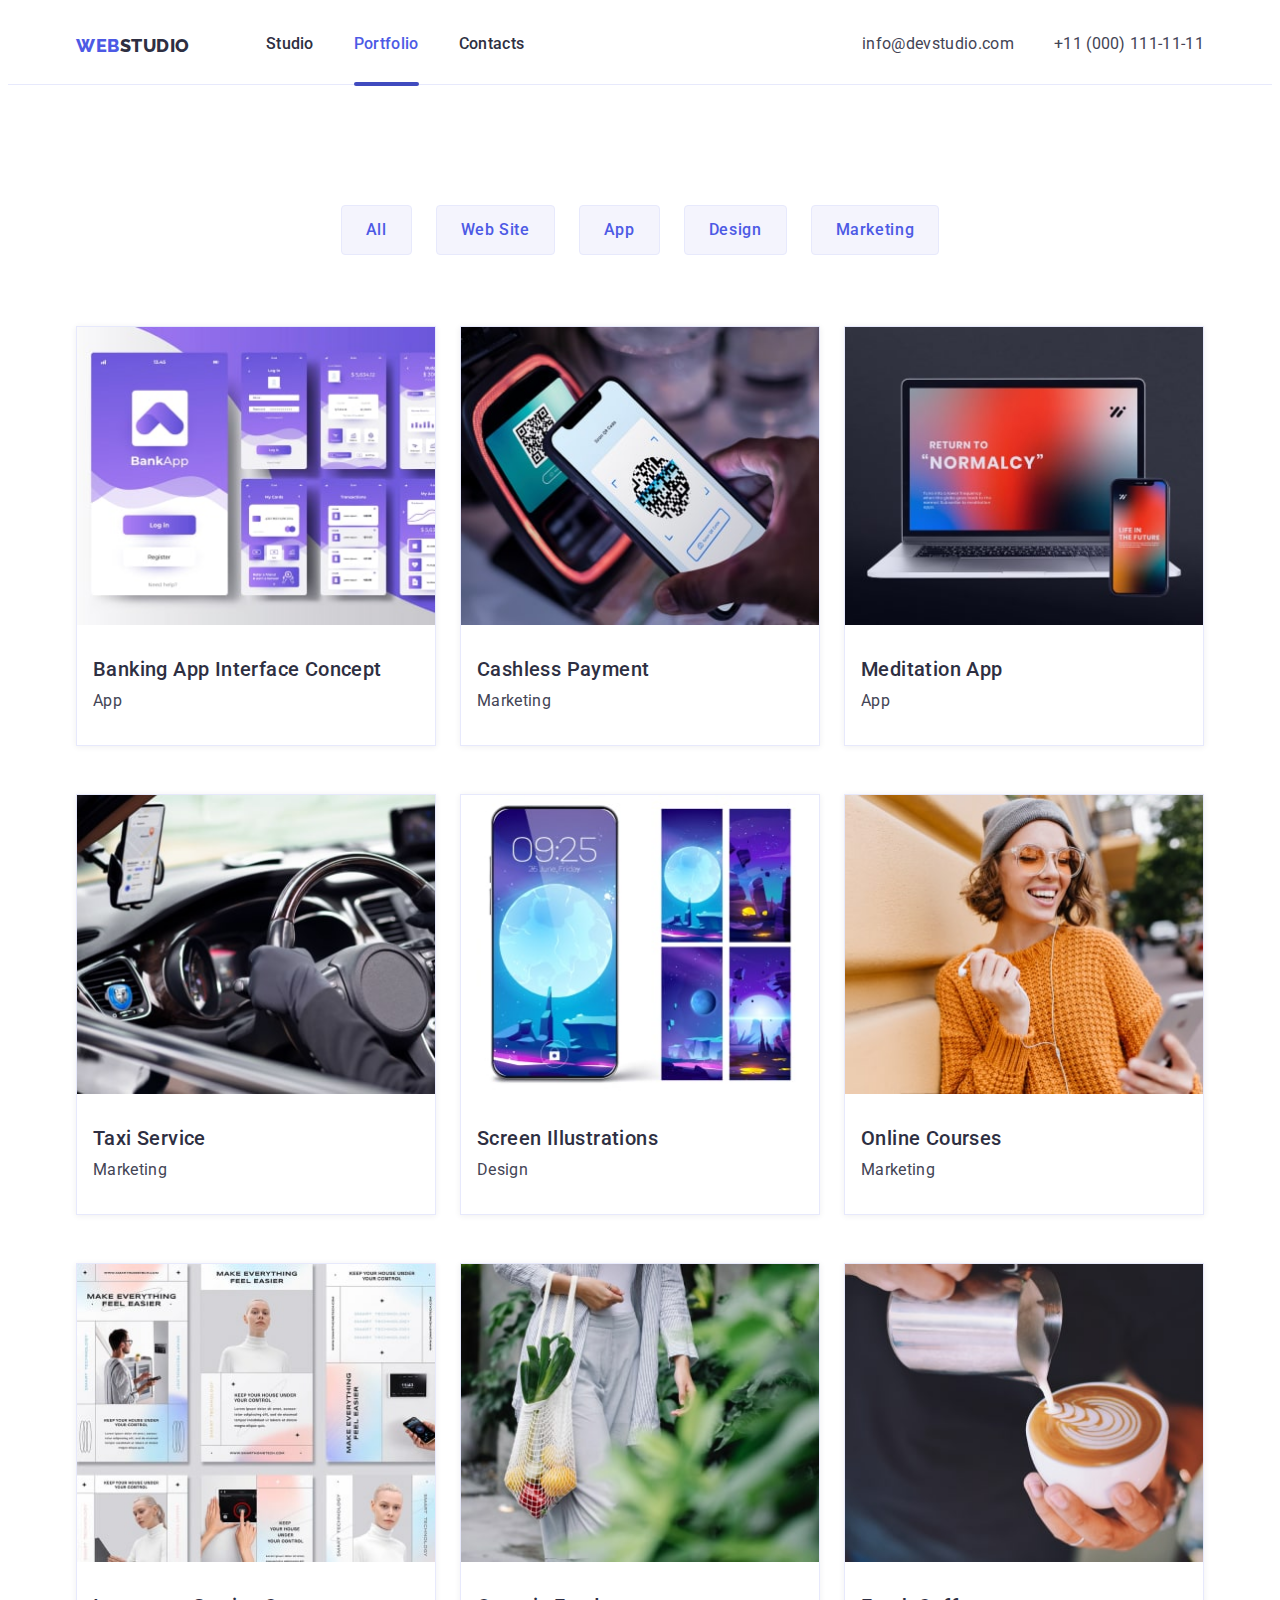
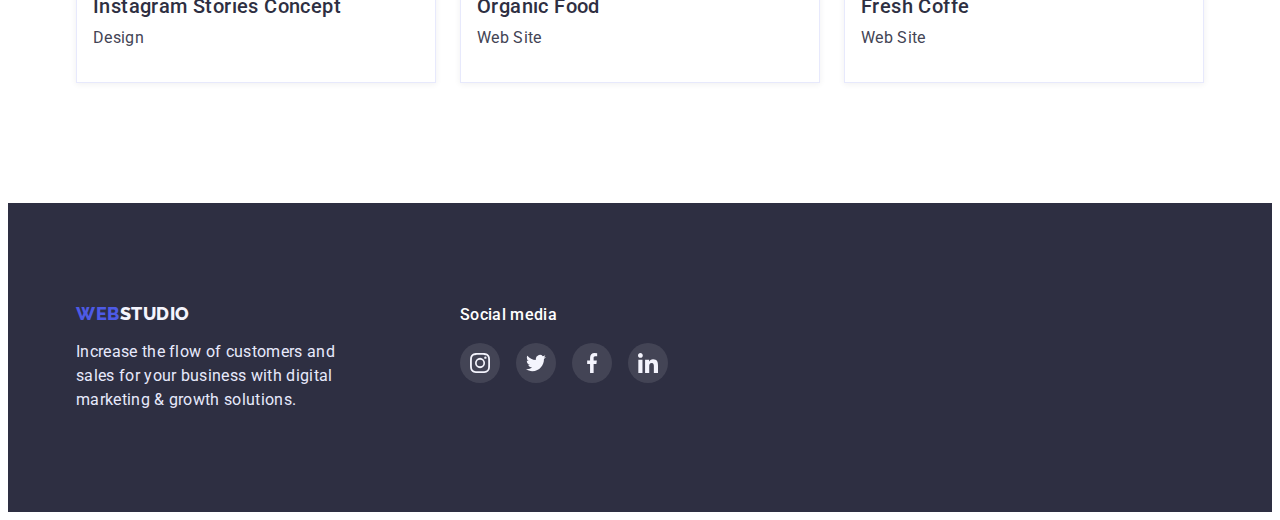
==== portfolio.html @ 8d4eebde "2" ====
<!DOCTYPE html>
<html lang="en">
  <head>
    <meta charset="UTF-8" />
    <meta http-equiv="X-UA-Compatible" content="IE=edge" />
    <meta name="viewport" content="width=device-width, initial-scale=1.0" />
    <title>Document</title>
    <link
      rel="stylesheet"
      href="https://cdnjs.cloudflare.com/ajax/libs/modern-normalize/1.1.0/modern-normalize.min.css"
      integrity="sha512-wpPYUAdjBVSE4KJnH1VR1HeZfpl1ub8YT/NKx4PuQ5NmX2tKuGu6U/JRp5y+Y8XG2tV+wKQpNHVUX03MfMFn9Q=="
      crossorigin="anonymous"
      referrerpolicy="no-referrer"
    />
    <link rel="stylesheet" href="./css/styles.css" />
    <link
      href="https://fonts.googleapis.com/css2?family=Raleway:wght@800&family=Roboto:wght@400;500;700;900&display=swap"
      rel="stylesheet"
    />
  </head>
  <body>
    <header class="page-header">
      <div class="container header-container">
        <nav class="main-nav">
          <a class="web-header link" href="./index.html"
            ><span class="accent">WEB</span>STUDIO</a
          >
          <ul class="site-nav">
            <li class="item list">
              <a class="header-item link" href="./index.html">Studio</a>
            </li>
            <li class="item list">
              <a class="header-item link current" href="./portfolio.html">Portfolio</a>
            </li>
            <li class="item list">
              <a class="header-item link" href="">Contacts</a>
            </li>
          </ul>
        </nav>
        <address>
          <ul class="address-nav">
            <li class="item list">
              <a class="mail link" href="mailto:info@devstudio.com"
                >info@devstudio.com</a
              >
            </li>
            <li class="item list">
              <a class="tel link" href="tel:+110001111111"
                >+11 (000) 111-11-11</a
              >
            </li>
          </ul>
        </address>
      </div>
    </header>
    <main>
      <section class="section">
        <div class="container">
          <h1 class="visually-hidden">buttons</h1>
          <ul class="buttons">
            <li class="list">
              <button class="button-portfolio" type="button">All</button>
            </li>
            <li class="list">
              <button class="button-portfolio" type="button">Web Site</button>
            </li>
            <li class="list">
              <button class="button-portfolio" type="button">App</button>
            </li>
            <li class="list">
              <button class="button-portfolio" type="button">Design</button>
            </li>
            <li class="list">
              <button class="button-portfolio" type="button">Marketing</button>
            </li>
          </ul>
          <h2 class="visually-hidden">Project card</h2>
          <ul class="project-card list">
            <li class="project-card-image">
              <a href="" class="project-card-link">
                <img
                  src="./images/bank.jpg"
                  alt="bank"
                  width="360"
                  height="300"
                />
                <div class="project-card-content">
                  <h3 class="suptitle">Banking App Interface Concept</h3>
                  <p class="subtitle">App</p>
                </div>
              </a>
            </li>
            <li class="project-card-image">
              <a class="project-card-link" href="">
                <img
                  src="./images/cash.jpg"
                  alt="bank"
                  width="360"
                  height="300"
                />
                <div class="project-card-content">
                  <h3 class="suptitle">Cashless Payment</h3>
                  <p class="subtitle">Marketing</p>
                </div>
              </a>
            </li>
            <li class="project-card-image">
              <a class="project-card-link" href=""
                ><img
                  src="./images/medi.jpg"
                  alt="medi"
                  width="360"
                  height="300"
                />
                <div class="project-card-content">
                  <h3 class="suptitle">Meditation App</h3>
                  <p class="subtitle">App</p>
                </div></a
              >
            </li>
            <li class="project-card-image">
              <a class="project-card-link" href="">
                <img
                  src="./images/taxi.jpg"
                  alt="taxi"
                  width="360"
                  height="300"
              /><div class="project-card-content">
                <h3 class="suptitle">Taxi Service</h3>
                <p class="subtitle">Marketing</p>
              </div></a>
              
            </li>
            <li class="project-card-image">
              <a class="project-card-link" href="">
                <img
                  src="./images/screen.jpg"
                  alt="screen"
                  width="360"
                  height="300"
                />
                <div class="project-card-content">
                  <h3 class="suptitle">Screen Illustrations</h3>
                  <p class="subtitle">Design</p>
                </div>
              </a>
            </li>
            <li class="project-card-image">
              <a class="project-card-link" href="">
                <img
                  src="./images/courses.jpg"
                  alt="courses"
                  width="360"
                  height="300"
                />
                <div class="project-card-content">
                  <h3 class="suptitle">Online Courses</h3>
                  <p class="subtitle">Marketing</p>
                </div></a
              >
            </li>
            <li class="project-card-image">
              <a class="project-card-link" href="">
                <img
                  src="./images/insta.jpg"
                  alt="insta"
                  width="360"
                  height="300"
                />
                <div class="project-card-content">
                  <h3 class="suptitle">Instagram Stories Concept</h3>
                  <p class="subtitle">Design</p>
                </div></a
              >
            </li>
            <li class="project-card-image">
              <a class="project-card-link" href="">
                <img
                  src="./images/food.jpg"
                  alt="food"
                  width="360"
                  height="300"
                />
                <div class="project-card-content">
                  <h3 class="suptitle">Organic Food</h3>
                  <p class="subtitle">Web Site</p>
                </div></a
              >
            </li>
            <li class="project-card-image">
              <a class="project-card-link" href="">
                <img
                  src="./images/coffee.jpg"
                  alt="coffee"
                  width="360"
                  height="300"
                />
                <div class="project-card-content">
                  <h3 class="suptitle">Fresh Coffe</h3>
                  <p class="subtitle">Web Site</p>
                </div></a
              >
            </li>
          </ul>
        </div>
      </section>
    </main>
    <footer class="footer">
      <div class="container">
        <div>
          <a class="web-footer link" href="./index.html"
            ><span class="accent">WEB</span>STUDIO</a
          >
          <p class="footer-text">
            Increase the flow of customers and sales for your business with
            digital marketing & growth solutions.
          </p>
        </div>
        <div class="social-media">
          <p class="social-media-text">Social media</p>
          <ul class="footer-soc-list list">
            <li class="footer-soc-item">
              <a href="" class="footer-soc-link link">
                <svg class="footer-soc-icon" width="20" height="20">
                  <use href="./images/icons.svg#icon-instagram"></use>
                </svg>
              </a>
            </li>
            <li class="footer-soc-item">
              <a href="" class="footer-soc-link link">
                <svg class="footer-soc-icon" width="20" height="20">
                  <use href="./images/icons.svg#icon-twitter"></use>
                </svg>
              </a>
            </li>
            <li class="footer-soc-item">
              <a href="" class="footer-soc-link link">
                <svg class="footer-soc-icon" width="20" height="20">
                  <use href="./images/icons.svg#icon-facebook"></use>
                </svg>
              </a>
            </li>
            <li class="footer-soc-item">
              <a href="" class="footer-soc-link link">
                <svg class="footer-soc-icon" width="20" height="20">
                  <use href="./images/icons.svg#icon-linkedin"></use>
                </svg>
              </a>
            </li>
          </ul>
        </div>
      </div>
    </footer>
  </body>
</html>
---- css/styles.css ----
.title {
  font-family: Raleway, sans-serif;
}
:root {
  --body-text-color: #2e2f42;
  --background-color: #2e2f42;
  --link-color: #404bbf;
  --subtitle-color: #434455;
  --accent-color: #4d5ae5;
}
*,
*::before,
*::after {
  box-sizing: border-box;
}

body {
  font-family: "Roboto", sans-serif;
  color: var(--body-text-color);
}
/*============================Utility============================*/
img {
  display: block;
  max-width: 100%;
  height: auto;
}
button {
  cursor: pointer;
}
.list {
  padding: 0;
  margin: 0;
  list-style: none;
}
.link {
  text-decoration: none;
  transition: ;
}
.link:hover,
.link:focus {
  color: var(--link-color);
}
.accent {
  color: #4d5ae5;
}

.container {
  width: 1158px;
  padding: 0 15px;
  margin: 0 auto;
}

h1,
h2,
h3,
h4,
h5,
p {
  margin: 0;
  margin-bottom: 0;
}
ul,
ol {
  margin-top: 0;
  margin-bottom: 0;
  padding-left: 0;
  padding-right: 0;
}

.visually-hidden {
  position: absolute;
  width: 1px;
  height: 1px;
  margin: -1px;
  border: 0;
  padding: 0;
  white-space: nowrap;
  clip-path: inset(100%);
  clip: rect(0 0 0 0);
  overflow: hidden;
}
.suptitle {
  padding-bottom: 8px;
  color: #2E2F42;
  font-family: "Roboto", sans-serif;
  font-weight: 500;
  font-size: 20px;
  line-height: 1.2;
  letter-spacing: 0.02em;
}

.subtitle {
  font-family: "Roboto", sans-serif;
  font-size: 16px;
  line-height: 1.5;
  letter-spacing: 0.02em;
  color: var(--subtitle-color);
}
.social-media-text {
  font-family: "Roboto";
  font-style: normal;
  font-weight: 500;
  font-size: 16px;
  line-height: 1.5;
  letter-spacing: 0.02em;
  color: #ffffff;
  text-align: left;
}

/*============================Header============================*/

.page-header {

  /* background-color: aqua; */
  border-bottom: 1px solid #e7e9fc;
}

.main-nav {
  display: flex;
  align-items: center;
}
.site-nav {
  display: flex;
}

.site-nav .item {
  display: block;
  margin-right: 40px;
  /* background-color: yellow; */
}
.site-nav .item:last-child {
  margin-right: 0;
}

.web-header {
  margin-right: 76px;
  /* background-color: greenyellow; */
  color: #2e2f42;

  font-family: "Raleway", sans-serif;
  font-style: normal;
  font-weight: 800;
  font-size: 18px;
  line-height: 1.33;
  align-items: center;
  letter-spacing: 0.03em;
  text-transform: uppercase;
}

.header-item {
  display: block;
  padding-top: 24px;
  padding-bottom: 28px;

  font-weight: 500;
  font-size: 16px;
  line-height: 1.5;
  letter-spacing: 0.02em;
  color: var(--body-text-color);
}
.header-item:hover,
.header-item:focus {
  color: var(--link-color);
}
.header-container {
  display: flex;
  justify-content: space-between;
}
.address-nav {
  display: flex;
  padding-top: 24px;
  padding-bottom: 24px;
}
.address-nav .item {
  display: flex;
  display: block;
}
.address-nav .item + .item {
  margin-left: 40px;
}
.current{
  position: relative;
  color: var(--accent-color);
}
.current::after{
  content: '';
  position: absolute;
  left: 0;
  bottom: -2px;
  width: 100%;
  height: 4px;
  border-radius: 2px;
  background-color:#404BBF;
}

.tel {
  /* background-color: red; */
  color: #434455;
  font-style: normal;
  font-size: 16px;
  line-height: 1.5;
  letter-spacing: 0.02em;
}
.mail {
  /* background-color: red; */
  color: #434455;

  font-style: normal;
  font-size: 16px;
  line-height: 1.5;
  letter-spacing: 0.02em;
}
.tel:hover,
.tel:focus {
  color: var(--link-color);
}
.mail:hover,
.mail:focus {
  color: var(--link-color);
}
/*============================Sections============================*/
.section {
  padding-bottom: 120px;
  padding-top: 120px;
  /* background-color: violet; */
}
.hero {
  background-color: var(--background-color);
  text-align: center;
  padding-top: 188px;
  padding-bottom: 188px;
}
.overlay {
  max-width: 1440px;
  height: 600px;
  margin-left: auto;
  margin-right: auto;
  background-image: linear-gradient(
      rgba(46, 47, 66, 0.7),
      rgba(46, 47, 66, 0.7)
    ),
    url(../images/people-office-1.jpg);
}

.hero-text {
  margin-left: auto;
  margin-right: auto;
  width: 496px;

  color: #ffffff;
  /* background-color: teal; */

  text-align: center;
  font-weight: 700;
  font-size: 56px;
  line-height: 1.07;
  letter-spacing: 0.02em;
}

.section-text {
  font-weight: 700;
  font-size: 36px;
  line-height: 1, 11;
  text-align: center;
  letter-spacing: 0.02em;
  text-transform: capitalize;
}
/*============================Features============================*/
.feature {
  /* background-color: yellow; */
  padding-top: 126px;
  padding-bottom: 126px;
}
.feature-list {
  display: flex;
  gap: 24px;
}
.feature-list .item {
  width: 1128px;
  /* background-color: aqua; */
}
.feature-item {
  display: block;
  width: 264px;
  height: 112px;
  border-radius: 4px;
  text-align: center;
  background-color: #f4f4fd;
}

.feature-icon {
  width: 64px;
  height: 64px;
  margin-top: 24px;
}

/*============================Doings============================*/
.doings {
  /* background-color: coral; */
  padding-bottom: 114px;
}
.doings-list {
  display: flex;
  gap: 24px;
  margin-top: 72px;
}


/*============================OurTeam============================*/
.our-team {
  background-color: #f4f4fd;
  padding-top: 120px;
}
.our-team-list {
  display: flex;
  flex-wrap: wrap;
  gap: 24px;
  margin-top: 72px;
}
.our-team-list .team-item {
  width: calc((100% - 72px) / 4);
  text-align: center;
}
.our-team-content {
  padding-top: 32px;
  padding-bottom: 32px;
  border: 1px solid #e7e9fc;
  background-color: #fff;
}

.team-item {
  background: #ffffff;
  box-shadow: 0px 1px 6px rgba(46, 47, 66, 0.08),
  0px 1px 1px rgba(46, 47, 66, 0.16), 0px 2px 1px rgba(46, 47, 66, 0.08);
  border-radius: 0px 0px 4px 4px;
}
.project-card {
  display: flex;
  flex-wrap: wrap;
  column-gap: 24px;
  row-gap: 48px;
  }

.project-card-content {

  padding-top: 32px;
  padding-bottom: 32px;
  padding-left: 16px;
  }

.project-card-image {
  width: calc((100% - 48px) / 3);
  background: #ffffff;
  border: 1px solid #e7e9fc;
  box-shadow: 0px 1px 6px rgba(46, 47, 66, 0.08);
  }
  
.project-card-link {
  text-decoration: none;
  display: block;
}

/* .project-card-link:hover,
.project-card-link:focus
{
  -webkit-box-shadow: 5px 5px 5px 0px rgba(0, 0, 0, 0.5);
  -moz-box-shadow: 5px 5px 5px 0px rgba(0, 0, 0, 0.5);
  box-shadow: 5px 5px 5px 0px rgba(0, 0, 0, 0.5);
} */
.project-card-link:hover,
.project-card-link:focus {
 border: 0.5px solid #F4F4FD;
 box-shadow: 0px 1px 6px rgba(46, 47, 66, 0.08), 0px 1px 1px rgba(46, 47, 66, 0.16), 0px 2px 1px rgba(46, 47, 66, 0.08);
}

.team-soc-list {
  display: flex;
  justify-content: center;
  gap: 24px;
  margin-top: 8px;
}
.team-soc-item {
  width: 40px;
  height: 40px;
}
.team-soc-link {
  width: 100%;
  height: 100%;
  background-color: #4d5ae5;
  fill: #f4f4fd;
  display: flex;
  align-items: center;
  justify-content: center;
  border-radius: 50%;

}
.team-soc-link:hover,
.team-soc-link:focus{
  background-color: #404bbf;
}

/*============================Customers============================*/
.customers {
  padding-top: 130px;
  padding-bottom: 120px;
}
.customers-list {
  display: flex;
  gap: 24px;
  margin-top: 72px;
}
.customers-item {
  width: calc((100% - 120px) / 6);
  height: 88px;
}
.customers-link {
  width: 100%;
  height: 100%;
  border: 1px solid #8e8f99;
  border-radius: 4px;
  display: flex;
  align-items: center;
  justify-content: center;
}
.customers-icon {
  width: 104px;
  height: 56px;
  fill: #8e8f99;
}

.customers-link:is(:hover, :focus) {
  border-color: #4d5ae5;
}

.customers-link:is(:hover, :focus) .customers-icon {
  fill: #4d5ae5;
}

/*============================Buttons============================*/
.button-index {
  cursor: pointer;
  border-radius: 4px;
  margin-top: 48px;
  padding: 16px 32px;
  border-color: #4d5ae5;

  color: #ffffff;
  background-color: #4d5ae5;

  font-family: inherit;
  font-size: 16px;
  font-weight: 500;
  line-height: 1.5;
  letter-spacing: 0.04em;
}
.button-index:hover,
.button-index:focus {
  color: #e7e9fc;
  background-color: #404bbf;
}
.button-portfolio {
  cursor: pointer;
  padding: 12px 24px;
  border: 1px solid #e7e9fc;
  border-radius: 4px;
  color: #4d5ae5;
  background-color: #f4f4fd;

  font-family: inherit;
  font-size: 16px;
  font-weight: 500;
  line-height: 1.5;
  letter-spacing: 0.04em;
  text-align: center;
}
.button-portfolio:hover {
  color: #e7e9fc;
  background-color: #4d5ae5;
  border: 1px solid #4d5ae5;
  box-shadow: 0px 3px 1px rgba(0, 0, 0, 0.1), 0px 2px 1px rgba(0, 0, 0, 0.08), 0px 2px 2px rgba(0, 0, 0, 0.12);
}
.button-portfolio:focus {
  color: #e7e9fc;
  background-color: #4d5ae5;
  border: 1px solid #4d5ae5;
  box-shadow: 0px 3px 1px rgba(0, 0, 0, 0.1), 0px 2px 1px rgba(0, 0, 0, 0.08), 0px 2px 2px rgba(0, 0, 0, 0.12);
  }
.buttons {
  display: flex;
  justify-content: center;
  gap: 24px;
  margin-bottom: 71px;
}
/*============================Footer============================*/
.footer {
  background-color: var(--background-color);
  padding-top: 100px;
  padding-bottom: 100px;
}
.footer .container{
  display: flex;
  column-gap: 120px;
}
.web-footer {

  color: #f4f4fd;

  font-family: "Raleway", sans-serif;
  font-style: normal;
  font-weight: 800;
  font-size: 18px;
  line-height: 1.17;
  display: flex;
  align-items: center;
  letter-spacing: 0.03em;
  text-transform: uppercase;
  /* flex-wrap: wrap; */
}
.footer-text {
  flex-wrap: wrap;
  width: 264px;
  margin-top: 16px;

  color: #e7e9fc;

  font-size: 16px;
  line-height: 1.5;
  letter-spacing: 0.02em;
}

.social-media-text {
  margin-bottom: 16px;
  font-family: "Roboto", sans-serif;
  font-style: normal;
  font-weight: 500;
  font-size: 16px;
  line-height: 1.5;
  letter-spacing: 0.02em;
  color: #ffffff;
}
.footer-soc-list {
  display: flex;
  gap: 16px;
}
.footer-soc-item {
  width: 40px;
  height: 40px;
}
.footer-soc-link {
  width: 100%;
  height: 100%;
  background-color: rgba(255, 255, 255, 0.1);
  fill: #f4f4fd;
  display: flex;
  align-items: center;
  justify-content: center;
  border-radius: 50%;
}
.footer-soc-item :hover,
.footer-soc-item :focus{
  background-color: #31d0aa;
}
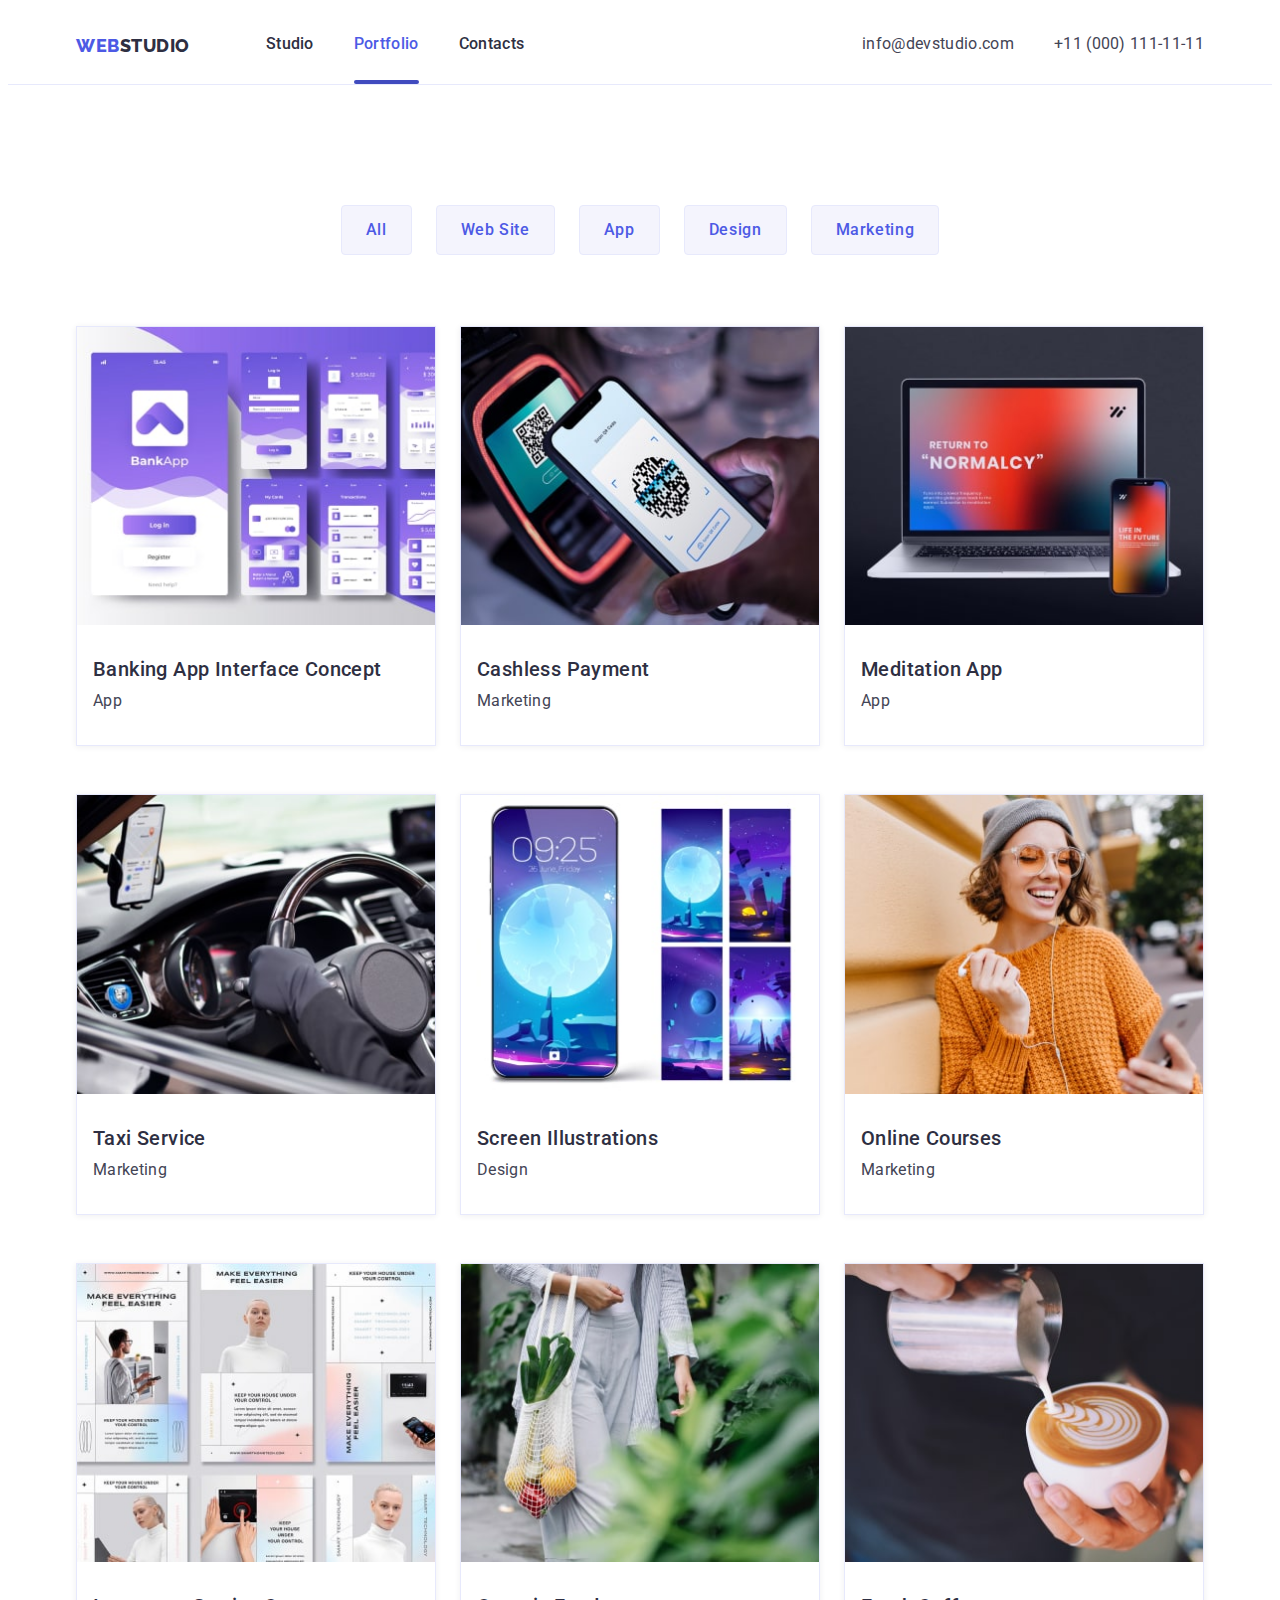
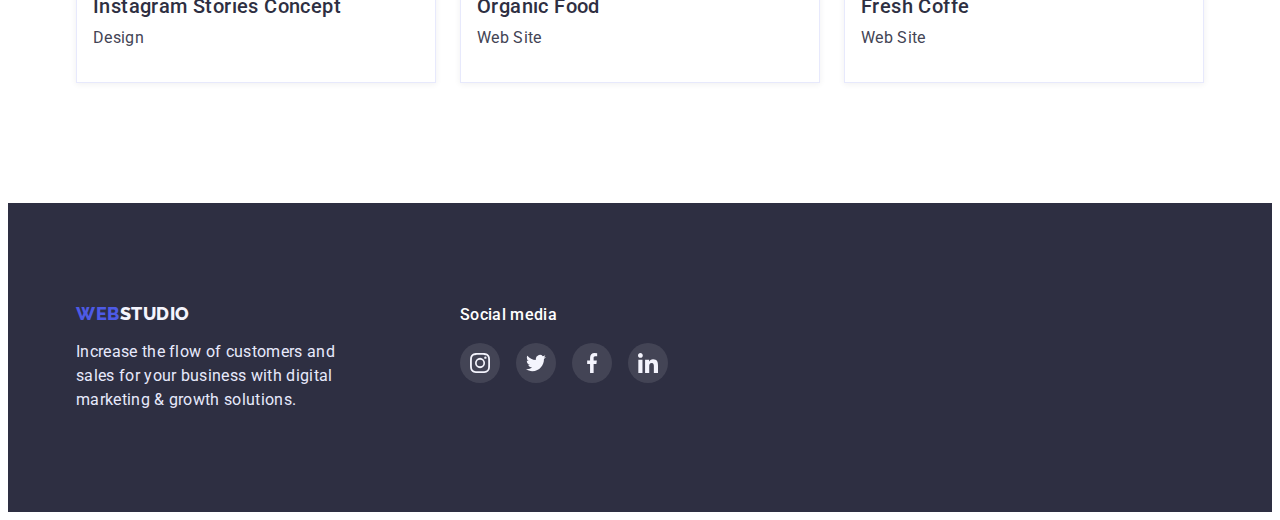
==== commit 2bb5b01f: "3" ====
--- a/portfolio.html
+++ b/portfolio.html
@@ -77,14 +77,16 @@
           <h2 class="visually-hidden">Project card</h2>
           <ul class="project-card list">
             <li class="project-card-image">
-              <a href="" class="project-card-link">
+              <div class="project-card-overlay"><a href="" class="project-card-link">
                 <img
                   src="./images/bank.jpg"
                   alt="bank"
                   width="360"
                   height="300"
                 />
-                <div class="project-card-content">
+                <p class="project-card-text">Lorem ipsum dolor sit amet consectetur, adipisicing elit. Ut repudiandae sapiente aut distinctio doloremque, dolor reprehenderit? Sunt similique neque quae libero animi dolores nobis! Exercitationem perferendis necessitatibus quibusdam esse rem?</p>
+              </div>
+              <div class="project-card-content">
                   <h3 class="suptitle">Banking App Interface Concept</h3>
                   <p class="subtitle">App</p>
                 </div>
--- a/css/styles.css
+++ b/css/styles.css
@@ -34,12 +34,8 @@
 }
 .link {
   text-decoration: none;
-  transition: ;
-}
-.link:hover,
-.link:focus {
-  color: var(--link-color);
-}
+  }
+
 .accent {
   color: #4d5ae5;
 }
@@ -136,7 +132,7 @@
   margin-right: 76px;
   /* background-color: greenyellow; */
   color: #2e2f42;
-
+  transition: color 250ms cubic-bezier(0.4, 0, 0.2, 1);
   font-family: "Raleway", sans-serif;
   font-style: normal;
   font-weight: 800;
@@ -157,6 +153,7 @@
   line-height: 1.5;
   letter-spacing: 0.02em;
   color: var(--body-text-color);
+  transition: color 250ms cubic-bezier(0.4, 0, 0.2, 1);
 }
 .header-item:hover,
 .header-item:focus {
@@ -186,7 +183,7 @@
   content: '';
   position: absolute;
   left: 0;
-  bottom: -2px;
+  bottom: 0;
   width: 100%;
   height: 4px;
   border-radius: 2px;
@@ -200,15 +197,16 @@
   font-size: 16px;
   line-height: 1.5;
   letter-spacing: 0.02em;
+  transition: color 250ms cubic-bezier(0.4, 0, 0.2, 1);
 }
 .mail {
   /* background-color: red; */
   color: #434455;
-
   font-style: normal;
   font-size: 16px;
   line-height: 1.5;
   letter-spacing: 0.02em;
+  transition: color 250ms cubic-bezier(0.4, 0, 0.2, 1);
 }
 .tel:hover,
 .tel:focus {
@@ -353,26 +351,42 @@
   background: #ffffff;
   border: 1px solid #e7e9fc;
   box-shadow: 0px 1px 6px rgba(46, 47, 66, 0.08);
+  position: relative;
   }
   
+.project-card-image:hover .project-card-text{
+  transform: translateY(0%);
+}
+
 .project-card-link {
   text-decoration: none;
   display: block;
-}
-
-/* .project-card-link:hover,
-.project-card-link:focus
-{
-  -webkit-box-shadow: 5px 5px 5px 0px rgba(0, 0, 0, 0.5);
-  -moz-box-shadow: 5px 5px 5px 0px rgba(0, 0, 0, 0.5);
-  box-shadow: 5px 5px 5px 0px rgba(0, 0, 0, 0.5);
-} */
+  transition: border 250ms cubic-bezier(0.4, 0, 0.2, 1);
+  transition: box-shadow 250ms cubic-bezier(0.4, 0, 0.2, 1);
+}
+
 .project-card-link:hover,
 .project-card-link:focus {
  border: 0.5px solid #F4F4FD;
  box-shadow: 0px 1px 6px rgba(46, 47, 66, 0.08), 0px 1px 1px rgba(46, 47, 66, 0.16), 0px 2px 1px rgba(46, 47, 66, 0.08);
 }
-
+.project-card-text{
+position: absolute;
+top: 0;
+font-style: 18px;
+line-height: 1.5;
+color: #2E2F42;
+background-color: rgba(0, 38, 255, 0.5);
+padding: 40px;
+height: 100%;
+transform: translateY(100%);
+transition: transform 250ms cubic-bezier(0.4, 0, 0.2, 1); ;
+
+}
+.project-card-overlay{
+  position: relative;
+  overflow: hidden;
+}
 .team-soc-list {
   display: flex;
   justify-content: center;
@@ -392,7 +406,7 @@
   align-items: center;
   justify-content: center;
   border-radius: 50%;
-
+  transition: background-color 250ms cubic-bezier(0.4, 0, 0.2, 1);
 }
 .team-soc-link:hover,
 .team-soc-link:focus{
@@ -421,11 +435,14 @@
   display: flex;
   align-items: center;
   justify-content: center;
+  transition: fill 250ms cubic-bezier(0.4, 0, 0.2, 1);
+  transition: border-color 250ms cubic-bezier(0.4, 0, 0.2, 1);
 }
 .customers-icon {
   width: 104px;
   height: 56px;
   fill: #8e8f99;
+  transition: fill 250ms cubic-bezier(0.4, 0, 0.2, 1);
 }
 
 .customers-link:is(:hover, :focus) {
@@ -443,15 +460,15 @@
   margin-top: 48px;
   padding: 16px 32px;
   border-color: #4d5ae5;
-
   color: #ffffff;
   background-color: #4d5ae5;
-
   font-family: inherit;
   font-size: 16px;
   font-weight: 500;
   line-height: 1.5;
   letter-spacing: 0.04em;
+  transition: background-color 250ms cubic-bezier(0.4, 0, 0.2, 1);
+  transition: color 250ms cubic-bezier(0.4, 0, 0.2, 1);
 }
 .button-index:hover,
 .button-index:focus {
@@ -465,13 +482,16 @@
   border-radius: 4px;
   color: #4d5ae5;
   background-color: #f4f4fd;
-
   font-family: inherit;
   font-size: 16px;
   font-weight: 500;
   line-height: 1.5;
   letter-spacing: 0.04em;
   text-align: center;
+  transition: background-color 250ms cubic-bezier(0.4, 0, 0.2, 1);
+  transition: color 250ms cubic-bezier(0.4, 0, 0.2, 1);
+  transition: box-shadow 250ms cubic-bezier(0.4, 0, 0.2, 1);
+  transition: border 250ms cubic-bezier(0.4, 0, 0.2, 1);
 }
 .button-portfolio:hover {
   color: #e7e9fc;
@@ -520,9 +540,7 @@
   flex-wrap: wrap;
   width: 264px;
   margin-top: 16px;
-
   color: #e7e9fc;
-
   font-size: 16px;
   line-height: 1.5;
   letter-spacing: 0.02em;
@@ -545,7 +563,9 @@
 .footer-soc-item {
   width: 40px;
   height: 40px;
-}
+  border-radius: 50%;
+  transition: background-color 250ms cubic-bezier(0.4, 0, 0.2, 1);
+  }
 .footer-soc-link {
   width: 100%;
   height: 100%;
@@ -555,8 +575,8 @@
   align-items: center;
   justify-content: center;
   border-radius: 50%;
-}
-.footer-soc-item :hover,
-.footer-soc-item :focus{
+ }
+.footer-soc-item:hover,
+.footer-soc-item:focus{
   background-color: #31d0aa;
 }
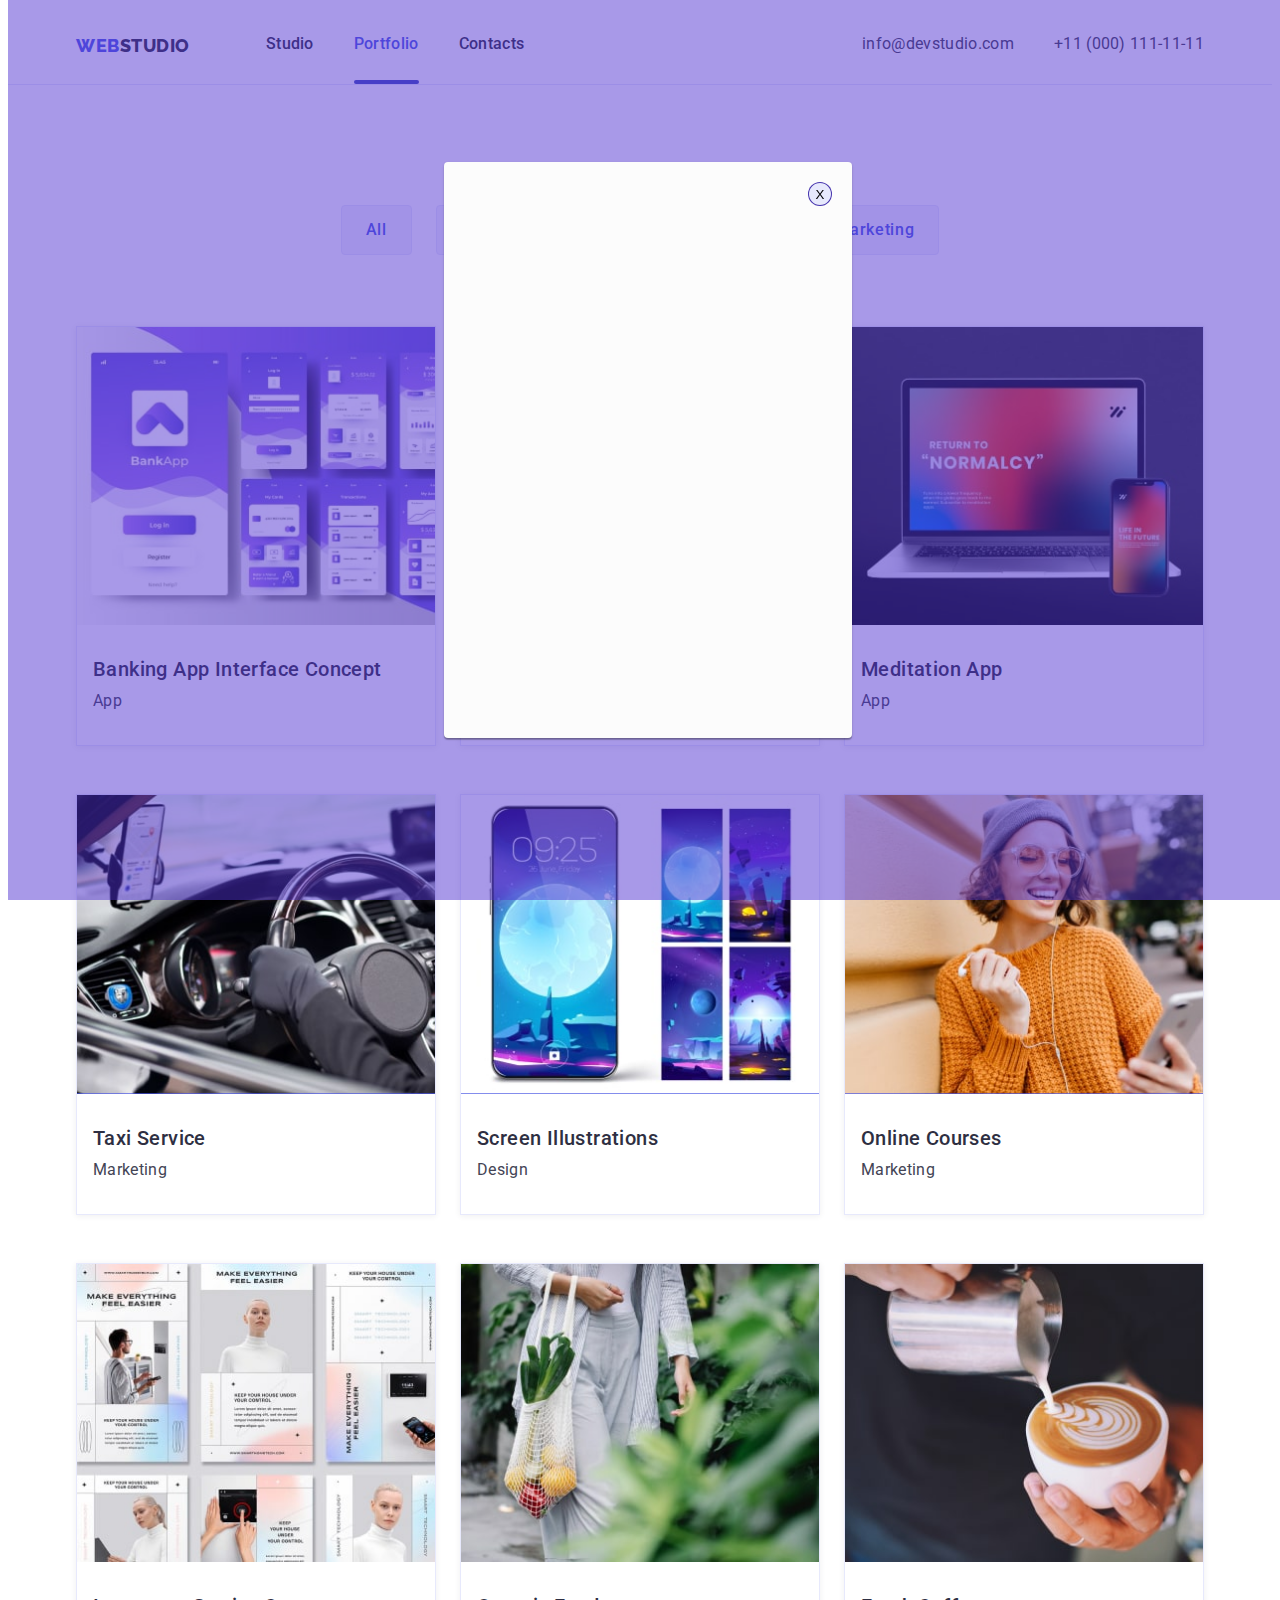
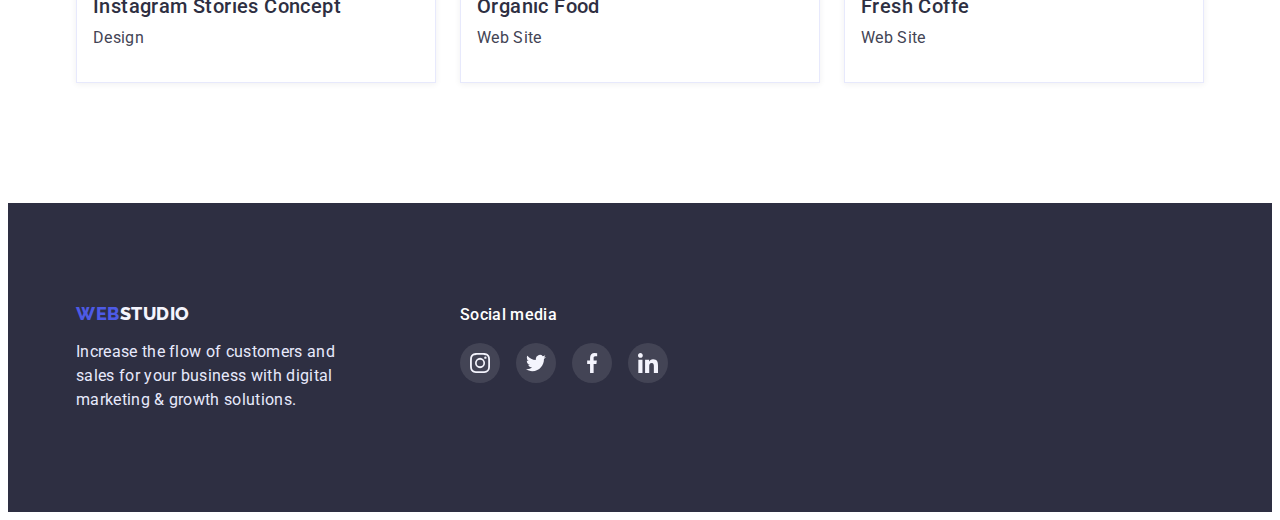
==== commit 4b671773: "4" ====
--- a/portfolio.html
+++ b/portfolio.html
@@ -30,7 +30,9 @@
               <a class="header-item link" href="./index.html">Studio</a>
             </li>
             <li class="item list">
-              <a class="header-item link current" href="./portfolio.html">Portfolio</a>
+              <a class="header-item link current" href="./portfolio.html"
+                >Portfolio</a
+              >
             </li>
             <li class="item list">
               <a class="header-item link" href="">Contacts</a>
@@ -77,16 +79,32 @@
           <h2 class="visually-hidden">Project card</h2>
           <ul class="project-card list">
             <li class="project-card-image">
-              <div class="project-card-overlay"><a href="" class="project-card-link">
-                <img
-                  src="./images/bank.jpg"
-                  alt="bank"
-                  width="360"
-                  height="300"
-                />
-                <p class="project-card-text">Lorem ipsum dolor sit amet consectetur, adipisicing elit. Ut repudiandae sapiente aut distinctio doloremque, dolor reprehenderit? Sunt similique neque quae libero animi dolores nobis! Exercitationem perferendis necessitatibus quibusdam esse rem?</p>
-              </div>
-              <div class="project-card-content">
+              <a href="" class="project-card-link">
+                <div class="project-card-overlay">
+                  <img
+                    src="./images/bank.jpg"
+                    alt="bank"
+                    width="360"
+                    height="300"
+                  />
+                  <p class="project-card-text">
+                    Lorem, ipsum dolor sit amet consectetur adipisicing elit.
+                    Veritatis architecto quod soluta non tempore beatae adipisci
+                    vel officiis ipsum laboriosam nostrum nesciunt provident
+                    perferendis unde cumque voluptatem rem nisi sequi esse
+                    maiores, ullam asperiores dolores. Delectus consequuntur
+                    omnis dolor sint, adipisci molestias eum nulla, odit nihil
+                    obcaecati doloremque sit minus consequatur quo possimus
+                    porro. Sapiente voluptas officiis magni aliquid minus vitae
+                    sunt est minima qui atque recusandae, laboriosam consequatur
+                    dolore cupiditate suscipit. Aut tempora beatae ipsum autem
+                    dolore incidunt! Velit voluptatibus illum eveniet soluta
+                    quis, cum expedita officiis quo ipsa excepturi explicabo
+                    quaerat exercitationem quod laboriosam aspernatur rem
+                    aperiam repellat.
+                  </p>
+                </div>
+                <div class="project-card-content">
                   <h3 class="suptitle">Banking App Interface Concept</h3>
                   <p class="subtitle">App</p>
                 </div>
@@ -94,12 +112,19 @@
             </li>
             <li class="project-card-image">
               <a class="project-card-link" href="">
-                <img
-                  src="./images/cash.jpg"
-                  alt="bank"
-                  width="360"
-                  height="300"
-                />
+                <div class="project-card-overlay">
+                  <img
+                    src="./images/cash.jpg"
+                    alt="bank"
+                    width="360"
+                    height="300"
+                  />
+                  <p class="project-card-text">
+                    14 Stylish and User-Friendly App Design Concepts · Task
+                    Manager App · Calorie Tracker App · Exotic Fruit Ecommerce
+                    App · Cloud Storage App
+                  </p>
+                </div>
                 <div class="project-card-content">
                   <h3 class="suptitle">Cashless Payment</h3>
                   <p class="subtitle">Marketing</p>
@@ -107,40 +132,66 @@
               </a>
             </li>
             <li class="project-card-image">
-              <a class="project-card-link" href=""
-                ><img
-                  src="./images/medi.jpg"
-                  alt="medi"
-                  width="360"
-                  height="300"
-                />
+              <a class="project-card-link" href="">
+                <div class="project-card-overlay">
+                  <img
+                    src="./images/medi.jpg"
+                    alt="medi"
+                    width="360"
+                    height="300"
+                  />
+                  <p class="project-card-text">
+                    Lorem, ipsum dolor sit amet consectetur adipisicing elit.
+                    Consequuntur sunt nisi assumenda maiores? Fugiat culpa harum
+                    eligendi magnam officia itaque cupiditate, consequatur cum,
+                    perspiciatis accusantium, modi cumque temporibus neque
+                    reiciendis!
+                  </p>
+                </div>
                 <div class="project-card-content">
                   <h3 class="suptitle">Meditation App</h3>
                   <p class="subtitle">App</p>
+                </div>
+              </a>
+            </li>
+            <li class="project-card-image">
+              <a class="project-card-link" href="">
+                <div class="project-card-overlay">
+                  <img
+                    src="./images/taxi.jpg"
+                    alt="taxi"
+                    width="360"
+                    height="300"
+                  />
+                  <p class="project-card-text">
+                    Lorem ipsum dolor sit amet consectetur adipisicing elit.
+                    Voluptatum corrupti harum vel odio. Quas maiores praesentium
+                    voluptate, doloribus aliquid accusamus nesciunt laborum
+                    sequi illo rem voluptatem, reprehenderit aliquam at placeat?
+                  </p>
+                </div>
+                <div class="project-card-content">
+                  <h3 class="suptitle">Taxi Service</h3>
+                  <p class="subtitle">Marketing</p>
                 </div></a
               >
             </li>
             <li class="project-card-image">
               <a class="project-card-link" href="">
-                <img
-                  src="./images/taxi.jpg"
-                  alt="taxi"
-                  width="360"
-                  height="300"
-              /><div class="project-card-content">
-                <h3 class="suptitle">Taxi Service</h3>
-                <p class="subtitle">Marketing</p>
-              </div></a>
-              
-            </li>
-            <li class="project-card-image">
-              <a class="project-card-link" href="">
-                <img
-                  src="./images/screen.jpg"
-                  alt="screen"
-                  width="360"
-                  height="300"
-                />
+                <div class="project-card-overlay">
+                  <img
+                    src="./images/screen.jpg"
+                    alt="screen"
+                    width="360"
+                    height="300"
+                  />
+                  <p class="project-card-text">
+                    Lorem ipsum dolor sit amet consectetur adipisicing elit.
+                    Voluptatum corrupti harum vel odio. Quas maiores praesentium
+                    voluptate, doloribus aliquid accusamus nesciunt laborum
+                    sequi illo rem voluptatem, reprehenderit aliquam at placeat?
+                  </p>
+                </div>
                 <div class="project-card-content">
                   <h3 class="suptitle">Screen Illustrations</h3>
                   <p class="subtitle">Design</p>
@@ -149,13 +200,20 @@
             </li>
             <li class="project-card-image">
               <a class="project-card-link" href="">
+              <div class="project-card-overlay">
                 <img
-                  src="./images/courses.jpg"
-                  alt="courses"
-                  width="360"
-                  height="300"
-                />
-                <div class="project-card-content">
+                src="./images/courses.jpg"
+                alt="courses"
+                width="360"
+                height="300"
+              />
+              <p class="project-card-text">
+                Lorem ipsum dolor sit amet consectetur adipisicing elit.
+                Voluptatum corrupti harum vel odio. Quas maiores praesentium
+                voluptate, doloribus aliquid accusamus nesciunt laborum sequi
+                illo rem voluptatem, reprehenderit aliquam at placeat?
+              </p></div>
+              <div class="project-card-content">
                   <h3 class="suptitle">Online Courses</h3>
                   <p class="subtitle">Marketing</p>
                 </div></a
@@ -163,45 +221,61 @@
             </li>
             <li class="project-card-image">
               <a class="project-card-link" href="">
+              <div class="project-card-overlay">
                 <img
                   src="./images/insta.jpg"
                   alt="insta"
                   width="360"
-                  height="300"
-                />
-                <div class="project-card-content">
+                  height="300"/>
+                <p class="project-card-text">Lorem ipsum dolor sit amet consectetur adipisicing elit. Odit recusandae vitae natus hic repellendus magni, repudiandae ipsam optio, quod dignissimos eos dolor aliquid obcaecati consequuntur sequi inventore! Veritatis dicta, asperiores ab aliquam reprehenderit debitis! Quisquam itaque molestias voluptatibus explicabo obcaecati quae! Dolorem eligendi laudantium asperiores libero fugit eius nostrum id nisi tenetur? Deleniti ipsa dignissimos quasi aut qui libero! Facilis molestiae quaerat id asperiores doloribus nesciunt similique magni eos debitis, praesentium ullam aliquid cumque veritatis nam at dicta numquam corporis possimus corrupti? Sed debitis inventore dolorem nobis illo, maxime quos ex atque facilis, ea incidunt porro omnis officia deserunt. Nam.
+                </p>
+              </div>
+              <div class="project-card-content">
                   <h3 class="suptitle">Instagram Stories Concept</h3>
                   <p class="subtitle">Design</p>
-                </div></a
-              >
-            </li>
-            <li class="project-card-image">
-              <a class="project-card-link" href="">
+                </div></a>
+            </li>
+            <li class="project-card-image">
+              <a class="project-card-link" href=""></a>
+              <div class="project-card-overlay">
                 <img
                   src="./images/food.jpg"
                   alt="food"
                   width="360"
-                  height="300"
-                />
-                <div class="project-card-content">
+                  height="300"/>
+                <p class="project-card-text">
+                  Lorem ipsum dolor sit amet consectetur adipisicing elit.
+                  Voluptatum corrupti harum vel odio. Quas maiores praesentium
+                  voluptate, doloribus aliquid accusamus nesciunt laborum sequi
+                  illo rem voluptatem, reprehenderit aliquam at placeat?
+                </p>
+              </div>
+              <div class="project-card-content">
                   <h3 class="suptitle">Organic Food</h3>
                   <p class="subtitle">Web Site</p>
-                </div></a
-              >
-            </li>
-            <li class="project-card-image">
-              <a class="project-card-link" href="">
-                <img
-                  src="./images/coffee.jpg"
-                  alt="coffee"
-                  width="360"
-                  height="300"
-                />
+                </div>
+              </a>
+            </li>
+            <li class="project-card-image">
+              <a class="project-card-link" href="">
+                <div class="project-card-overlay">
+                  <img
+                    src="./images/coffee.jpg"
+                    alt="coffee"
+                    width="360"
+                    height="300"/>
+                  <p class="project-card-text">
+                    Lorem ipsum dolor sit amet consectetur adipisicing elit.
+                    Voluptatum corrupti harum vel odio. Quas maiores praesentium
+                    voluptate, doloribus aliquid accusamus nesciunt laborum
+                    sequi illo rem voluptatem, reprehenderit aliquam at placeat?
+                  </p>
+                </div>
                 <div class="project-card-content">
                   <h3 class="suptitle">Fresh Coffe</h3>
                   <p class="subtitle">Web Site</p>
-                </div></a
-              >
+                </div>
+              </a>
             </li>
           </ul>
         </div>
@@ -211,8 +285,7 @@
       <div class="container">
         <div>
           <a class="web-footer link" href="./index.html"
-            ><span class="accent">WEB</span>STUDIO</a
-          >
+            ><span class="accent">WEB</span>STUDIO</a>
           <p class="footer-text">
             Increase the flow of customers and sales for your business with
             digital marketing & growth solutions.
@@ -253,5 +326,10 @@
         </div>
       </div>
     </footer>
+    <div class="backdrop">
+      <div class="modal">
+        <button class="modal-close" type="button">X</button>
+      </div>
+    </div>
   </body>
 </html>
--- a/css/styles.css
+++ b/css/styles.css
@@ -371,16 +371,21 @@
  box-shadow: 0px 1px 6px rgba(46, 47, 66, 0.08), 0px 1px 1px rgba(46, 47, 66, 0.16), 0px 2px 1px rgba(46, 47, 66, 0.08);
 }
 .project-card-text{
+font-family: 'Roboto';
+font-style: normal;
+font-weight: 400;
+font-size: 16px;
+line-height: 1.5;
+letter-spacing: 0.02em;
+color: #F4F4FD;
 position: absolute;
 top: 0;
-font-style: 18px;
-line-height: 1.5;
-color: #2E2F42;
-background-color: rgba(0, 38, 255, 0.5);
+background-color:#4D5AE5;
 padding: 40px;
 height: 100%;
 transform: translateY(100%);
-transition: transform 250ms cubic-bezier(0.4, 0, 0.2, 1); ;
+transition: transform 250ms cubic-bezier(0.4, 0, 0.2, 1);
+overflow: auto;
 
 }
 .project-card-overlay{
@@ -580,3 +585,34 @@
 .footer-soc-item:focus{
   background-color: #31d0aa;
 }
+
+/*============================Modal============================*/
+.backdrop{
+  position: fixed;
+  width: 100%;
+  height: 100%;
+  top: 0;
+  background-color: #4e31d07e;
+  
+}
+.modal{
+  position: absolute;
+  width: 408px;
+  min-height: 576px;
+  background-color: #FCFCFC;
+  border-radius: 4px;
+  left: 50%;
+  top: 50%;
+  box-shadow: 0px 1px 1px rgba(0, 0, 0, 0.14), 0px 1px 3px rgba(0, 0, 0, 0.12), 0px 2px 1px rgba(0, 0, 0, 0.2);
+  transform: translate(-50%, -50%);
+  padding: 20px;
+}
+.modal-close{
+width: 24px;
+height: 24px;
+background: #E7E9FC;
+border: 1px solid rgba(33, 11, 156, 0.815);
+border-radius: 50%;
+display: block;
+margin-left: auto;
+}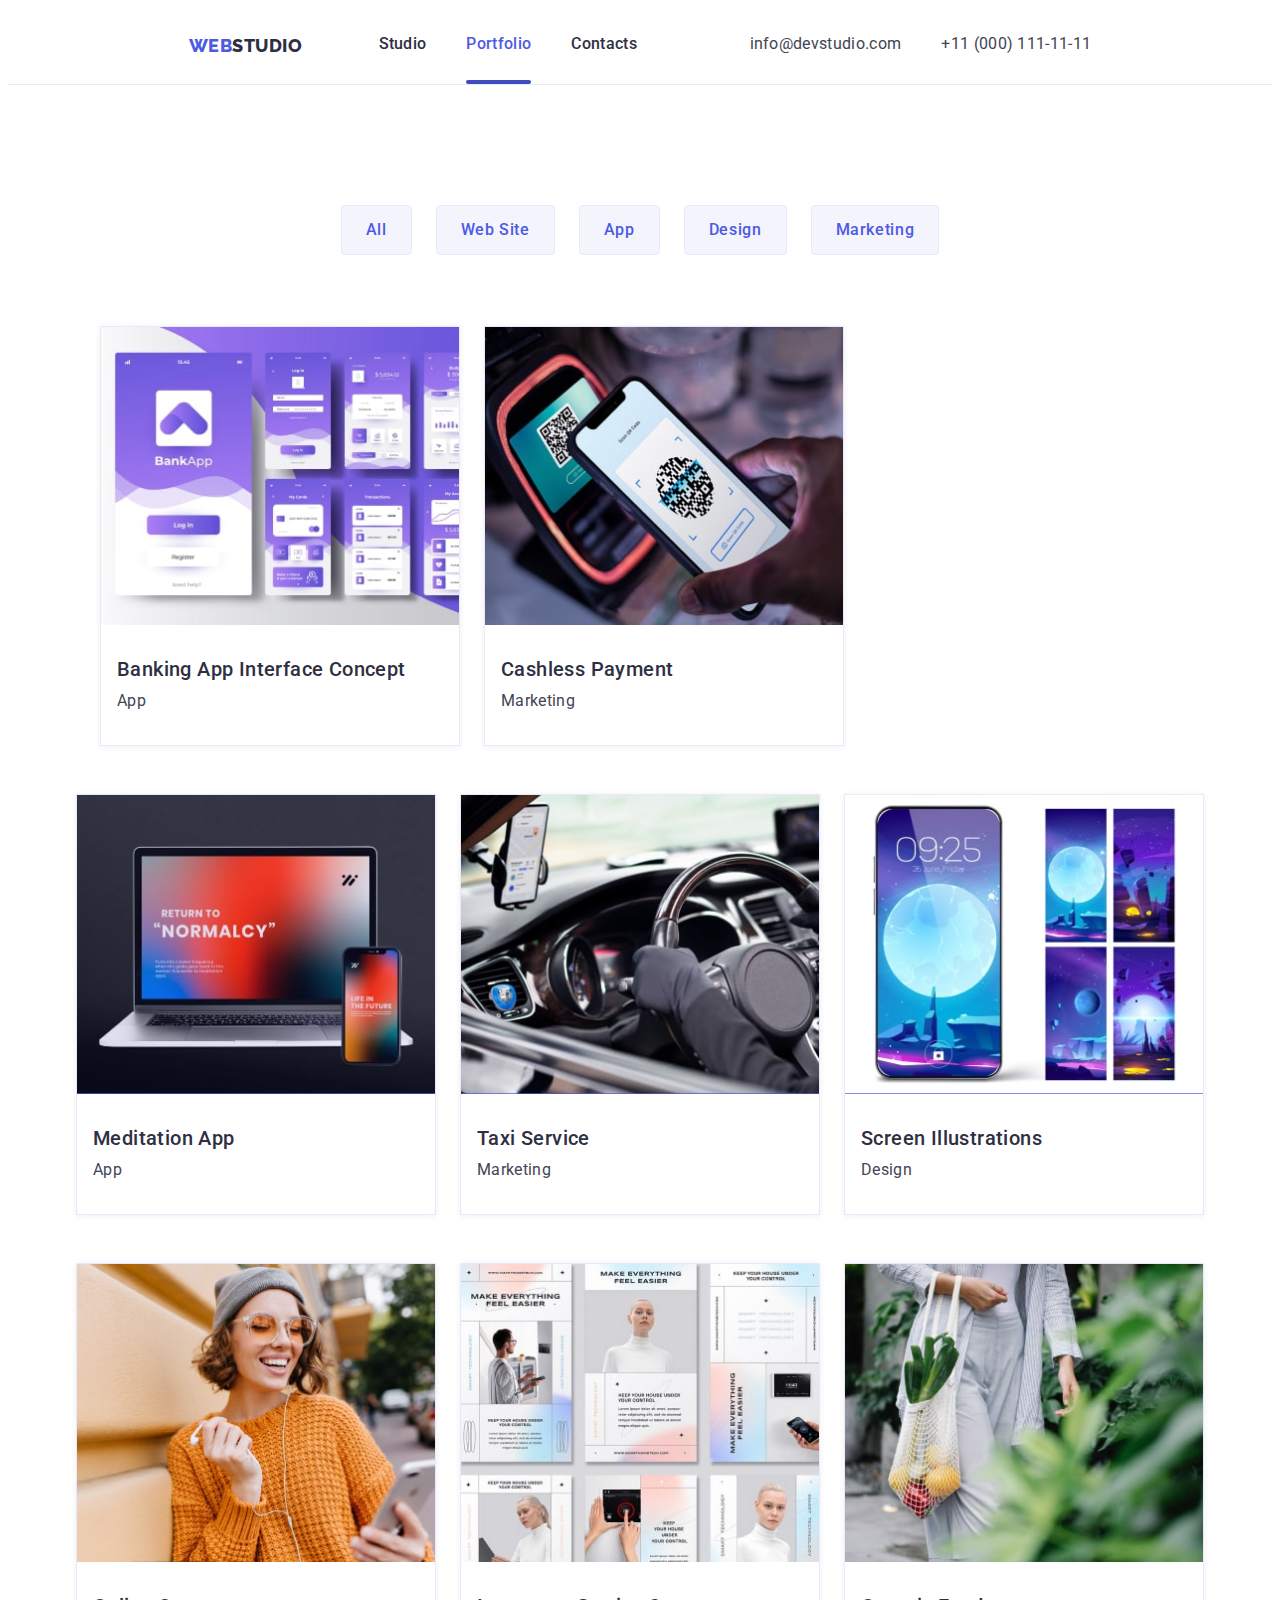
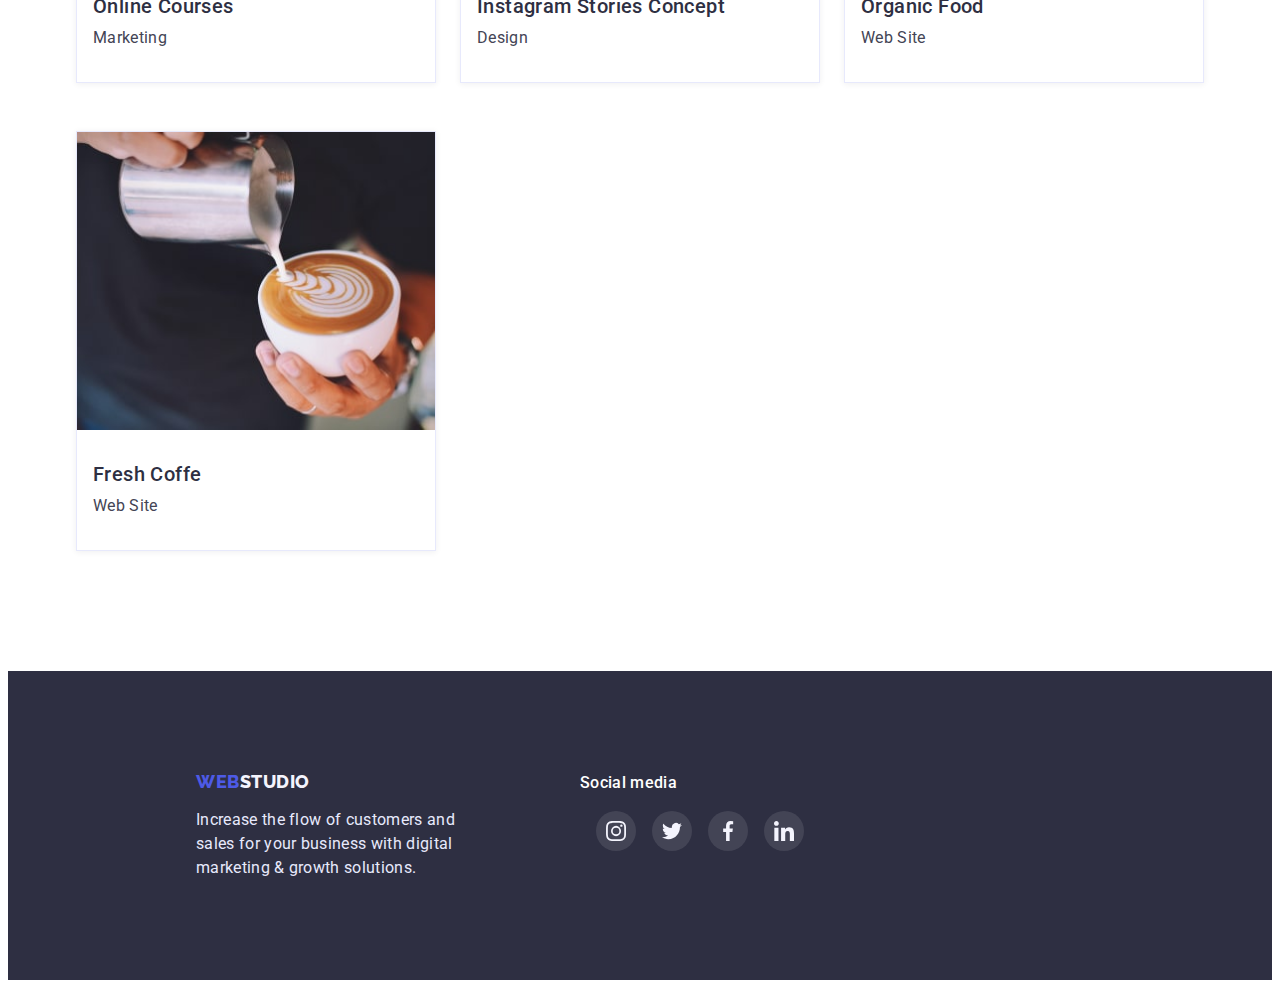
==== commit 2a586fd3: "5" ====
--- a/portfolio.html
+++ b/portfolio.html
@@ -326,10 +326,5 @@
         </div>
       </div>
     </footer>
-    <div class="backdrop">
-      <div class="modal">
-        <button class="modal-close" type="button">X</button>
-      </div>
-    </div>
-  </body>
+    </body>
 </html>
--- a/css/styles.css
+++ b/css/styles.css
@@ -12,6 +12,7 @@
 *::before,
 *::after {
   box-sizing: border-box;
+  content: "";
 }
 
 body {
@@ -386,7 +387,6 @@
 transform: translateY(100%);
 transition: transform 250ms cubic-bezier(0.4, 0, 0.2, 1);
 overflow: auto;
-
 }
 .project-card-overlay{
   position: relative;
@@ -589,11 +589,21 @@
 /*============================Modal============================*/
 .backdrop{
   position: fixed;
+  z-index: 50;
   width: 100%;
   height: 100%;
   top: 0;
-  background-color: #4e31d07e;
-  
+  left: 0;
+  background-color: rgba(46, 47, 66, 0.4);
+  transition: opacity 250ms cubic-bezier(0.4, 0, 0.2, 1), visibility 250ms cubic-bezier(0.4, 0, 0.2, 1);
+}
+.is-hidden{
+  opacity: 0;
+  visibility: hidden;
+  pointer-events: none;
+}
+.backdrop.is-hidden .modal{
+  transform: translate(-50%, -50%) scale(0);
 }
 .modal{
   position: absolute;
@@ -604,15 +614,22 @@
   left: 50%;
   top: 50%;
   box-shadow: 0px 1px 1px rgba(0, 0, 0, 0.14), 0px 1px 3px rgba(0, 0, 0, 0.12), 0px 2px 1px rgba(0, 0, 0, 0.2);
-  transform: translate(-50%, -50%);
+  transform: translate(-50%, -50%) scale(1);
   padding: 20px;
-}
-.modal-close{
+  transition: transform 250ms cubic-bezier(0.4, 0, 0.2, 1);
+  
+}
+.modal-close-button{
+top: 24px;
+right: 24px;
 width: 24px;
 height: 24px;
 background: #E7E9FC;
-border: 1px solid rgba(33, 11, 156, 0.815);
+border: 1px solid rgba(0, 0, 0, 0.1);
 border-radius: 50%;
 display: block;
 margin-left: auto;
-}+}
+/* .modal-icon{
+  fill: ffffff;
+} */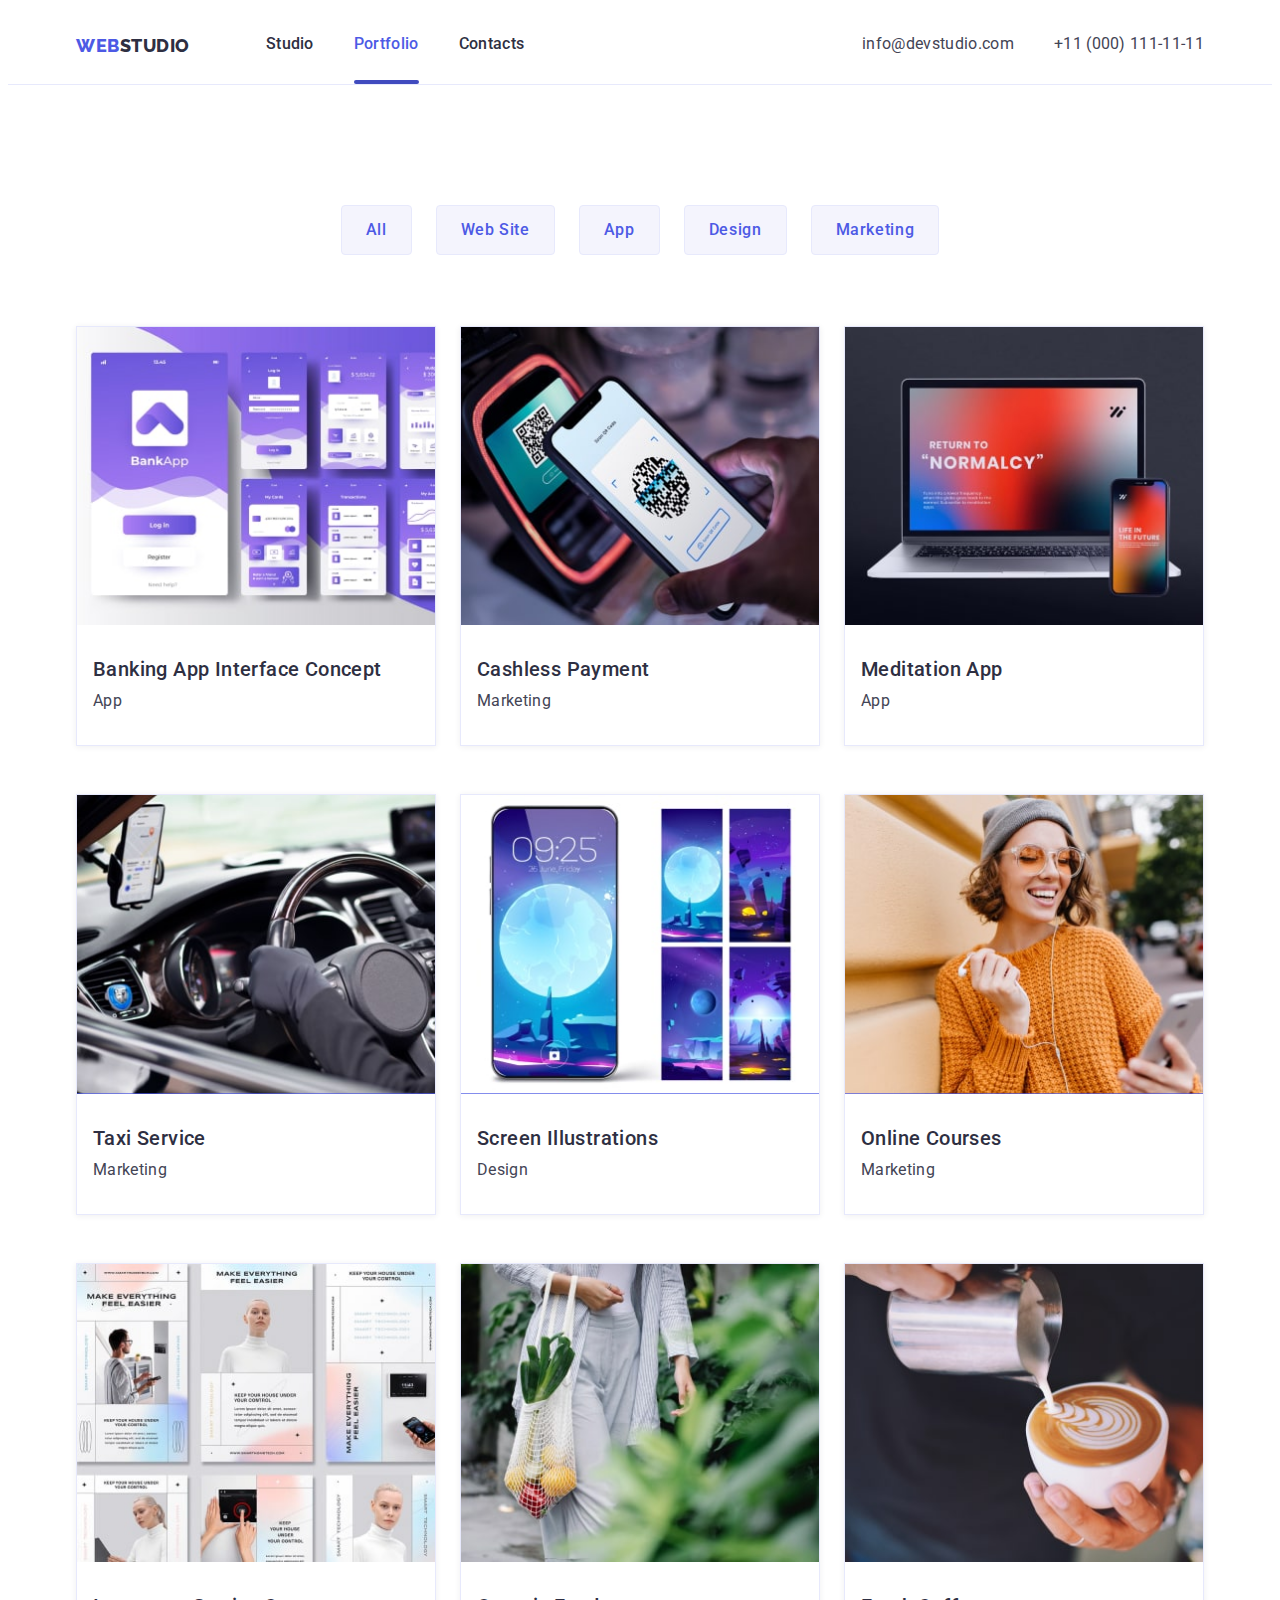
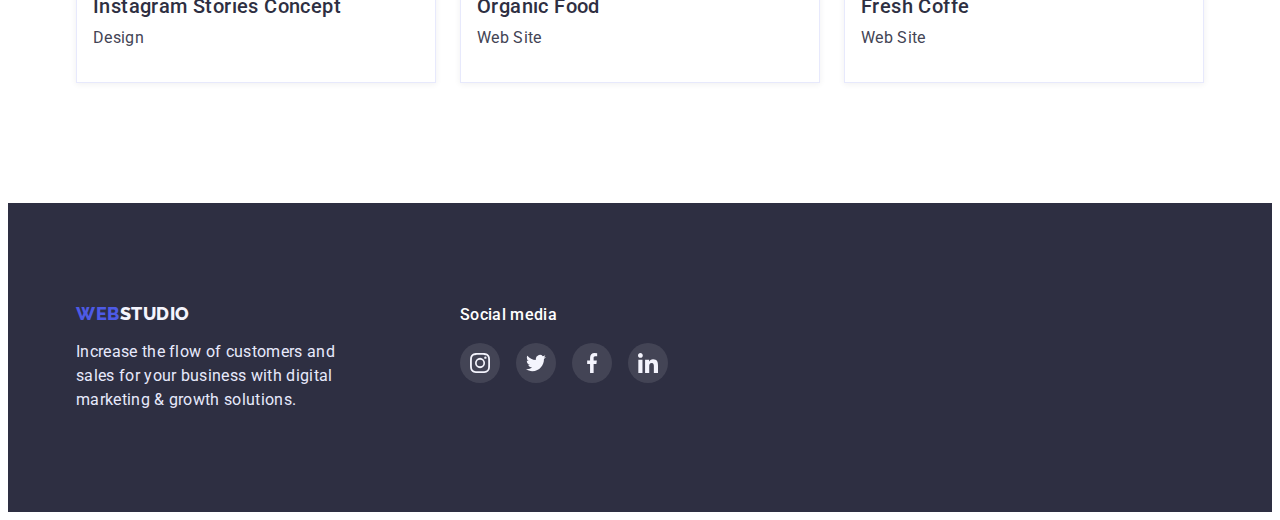
==== commit 56c72634: "8" ====
--- a/portfolio.html
+++ b/portfolio.html
@@ -236,8 +236,8 @@
                 </div></a>
             </li>
             <li class="project-card-image">
-              <a class="project-card-link" href=""></a>
-              <div class="project-card-overlay">
+              <a class="project-card-link" href="">
+                <div class="project-card-overlay">
                 <img
                   src="./images/food.jpg"
                   alt="food"
--- a/css/styles.css
+++ b/css/styles.css
@@ -12,7 +12,6 @@
 *::before,
 *::after {
   box-sizing: border-box;
-  content: "";
 }
 
 body {
@@ -133,7 +132,6 @@
   margin-right: 76px;
   /* background-color: greenyellow; */
   color: #2e2f42;
-  transition: color 250ms cubic-bezier(0.4, 0, 0.2, 1);
   font-family: "Raleway", sans-serif;
   font-style: normal;
   font-weight: 800;
@@ -148,13 +146,14 @@
   display: block;
   padding-top: 24px;
   padding-bottom: 28px;
-
   font-weight: 500;
   font-size: 16px;
   line-height: 1.5;
   letter-spacing: 0.02em;
   color: var(--body-text-color);
-  transition: color 250ms cubic-bezier(0.4, 0, 0.2, 1);
+  transition-property: color ;
+  transition-duration: 250ms;
+  transition-timing-function: cubic-bezier(0.4, 0, 0.2, 1);
 }
 .header-item:hover,
 .header-item:focus {
@@ -198,7 +197,9 @@
   font-size: 16px;
   line-height: 1.5;
   letter-spacing: 0.02em;
-  transition: color 250ms cubic-bezier(0.4, 0, 0.2, 1);
+  transition-property: color ;
+  transition-duration: 250ms;
+  transition-timing-function: cubic-bezier(0.4, 0, 0.2, 1);
 }
 .mail {
   /* background-color: red; */
@@ -207,7 +208,9 @@
   font-size: 16px;
   line-height: 1.5;
   letter-spacing: 0.02em;
-  transition: color 250ms cubic-bezier(0.4, 0, 0.2, 1);
+  transition-property: color ;
+  transition-duration: 250ms;
+  transition-timing-function: cubic-bezier(0.4, 0, 0.2, 1);
 }
 .tel:hover,
 .tel:focus {
@@ -285,6 +288,7 @@
   border-radius: 4px;
   text-align: center;
   background-color: #f4f4fd;
+  margin-bottom: 8px;
 }
 
 .feature-icon {
@@ -362,13 +366,14 @@
 .project-card-link {
   text-decoration: none;
   display: block;
-  transition: border 250ms cubic-bezier(0.4, 0, 0.2, 1);
-  transition: box-shadow 250ms cubic-bezier(0.4, 0, 0.2, 1);
+  transition-property: border, box-shadow;
+  transition-duration: 250ms;
+  transition-timing-function: cubic-bezier(0.4, 0, 0.2, 1);;
+  
 }
 
 .project-card-link:hover,
 .project-card-link:focus {
- border: 0.5px solid #F4F4FD;
  box-shadow: 0px 1px 6px rgba(46, 47, 66, 0.08), 0px 1px 1px rgba(46, 47, 66, 0.16), 0px 2px 1px rgba(46, 47, 66, 0.08);
 }
 .project-card-text{
@@ -385,7 +390,9 @@
 padding: 40px;
 height: 100%;
 transform: translateY(100%);
-transition: transform 250ms cubic-bezier(0.4, 0, 0.2, 1);
+transition-property: transform;
+transition-duration: 250ms;
+transition-timing-function: cubic-bezier(0.4, 0, 0.2, 1);
 overflow: auto;
 }
 .project-card-overlay{
@@ -411,7 +418,9 @@
   align-items: center;
   justify-content: center;
   border-radius: 50%;
-  transition: background-color 250ms cubic-bezier(0.4, 0, 0.2, 1);
+  transition-property: background-color;
+  transition-duration: 250ms;
+  transition-timing-function: cubic-bezier(0.4, 0, 0.2, 1);
 }
 .team-soc-link:hover,
 .team-soc-link:focus{
@@ -440,14 +449,17 @@
   display: flex;
   align-items: center;
   justify-content: center;
-  transition: fill 250ms cubic-bezier(0.4, 0, 0.2, 1);
-  transition: border-color 250ms cubic-bezier(0.4, 0, 0.2, 1);
+  transition-property: fill, border-color;
+  transition-duration: 250ms;
+  transition-timing-function: cubic-bezier(0.4, 0, 0.2, 1);
 }
 .customers-icon {
   width: 104px;
   height: 56px;
   fill: #8e8f99;
-  transition: fill 250ms cubic-bezier(0.4, 0, 0.2, 1);
+  transition-property: fill;
+  transition-duration: 250ms;
+  transition-timing-function: cubic-bezier(0.4, 0, 0.2, 1);
 }
 
 .customers-link:is(:hover, :focus) {
@@ -472,8 +484,9 @@
   font-weight: 500;
   line-height: 1.5;
   letter-spacing: 0.04em;
-  transition: background-color 250ms cubic-bezier(0.4, 0, 0.2, 1);
-  transition: color 250ms cubic-bezier(0.4, 0, 0.2, 1);
+  transition-property: color, background-color;
+  transition-duration: 250ms;
+  transition-timing-function: cubic-bezier(0.4, 0, 0.2, 1);
 }
 .button-index:hover,
 .button-index:focus {
@@ -493,10 +506,9 @@
   line-height: 1.5;
   letter-spacing: 0.04em;
   text-align: center;
-  transition: background-color 250ms cubic-bezier(0.4, 0, 0.2, 1);
-  transition: color 250ms cubic-bezier(0.4, 0, 0.2, 1);
-  transition: box-shadow 250ms cubic-bezier(0.4, 0, 0.2, 1);
-  transition: border 250ms cubic-bezier(0.4, 0, 0.2, 1);
+  transition-property: border, box-shadow, color, background-color;
+  transition-duration: 250ms;
+  transition-timing-function: cubic-bezier(0.4, 0, 0.2, 1);
 }
 .button-portfolio:hover {
   color: #e7e9fc;
@@ -569,7 +581,7 @@
   width: 40px;
   height: 40px;
   border-radius: 50%;
-  transition: background-color 250ms cubic-bezier(0.4, 0, 0.2, 1);
+  
   }
 .footer-soc-link {
   width: 100%;
@@ -580,9 +592,12 @@
   align-items: center;
   justify-content: center;
   border-radius: 50%;
+  transition-property: background-color;
+  transition-duration: 250ms;
+  transition-timing-function: cubic-bezier(0.4, 0, 0.2, 1);
  }
-.footer-soc-item:hover,
-.footer-soc-item:focus{
+.footer-soc-link:hover, 
+.footer-soc-link:focus {
   background-color: #31d0aa;
 }
 
@@ -616,8 +631,9 @@
   box-shadow: 0px 1px 1px rgba(0, 0, 0, 0.14), 0px 1px 3px rgba(0, 0, 0, 0.12), 0px 2px 1px rgba(0, 0, 0, 0.2);
   transform: translate(-50%, -50%) scale(1);
   padding: 20px;
-  transition: transform 250ms cubic-bezier(0.4, 0, 0.2, 1);
-  
+  transition-property: transform;
+  transition-duration: 250ms;
+  transition-timing-function: cubic-bezier(0.4, 0, 0.2, 1);
 }
 .modal-close-button{
 top: 24px;
